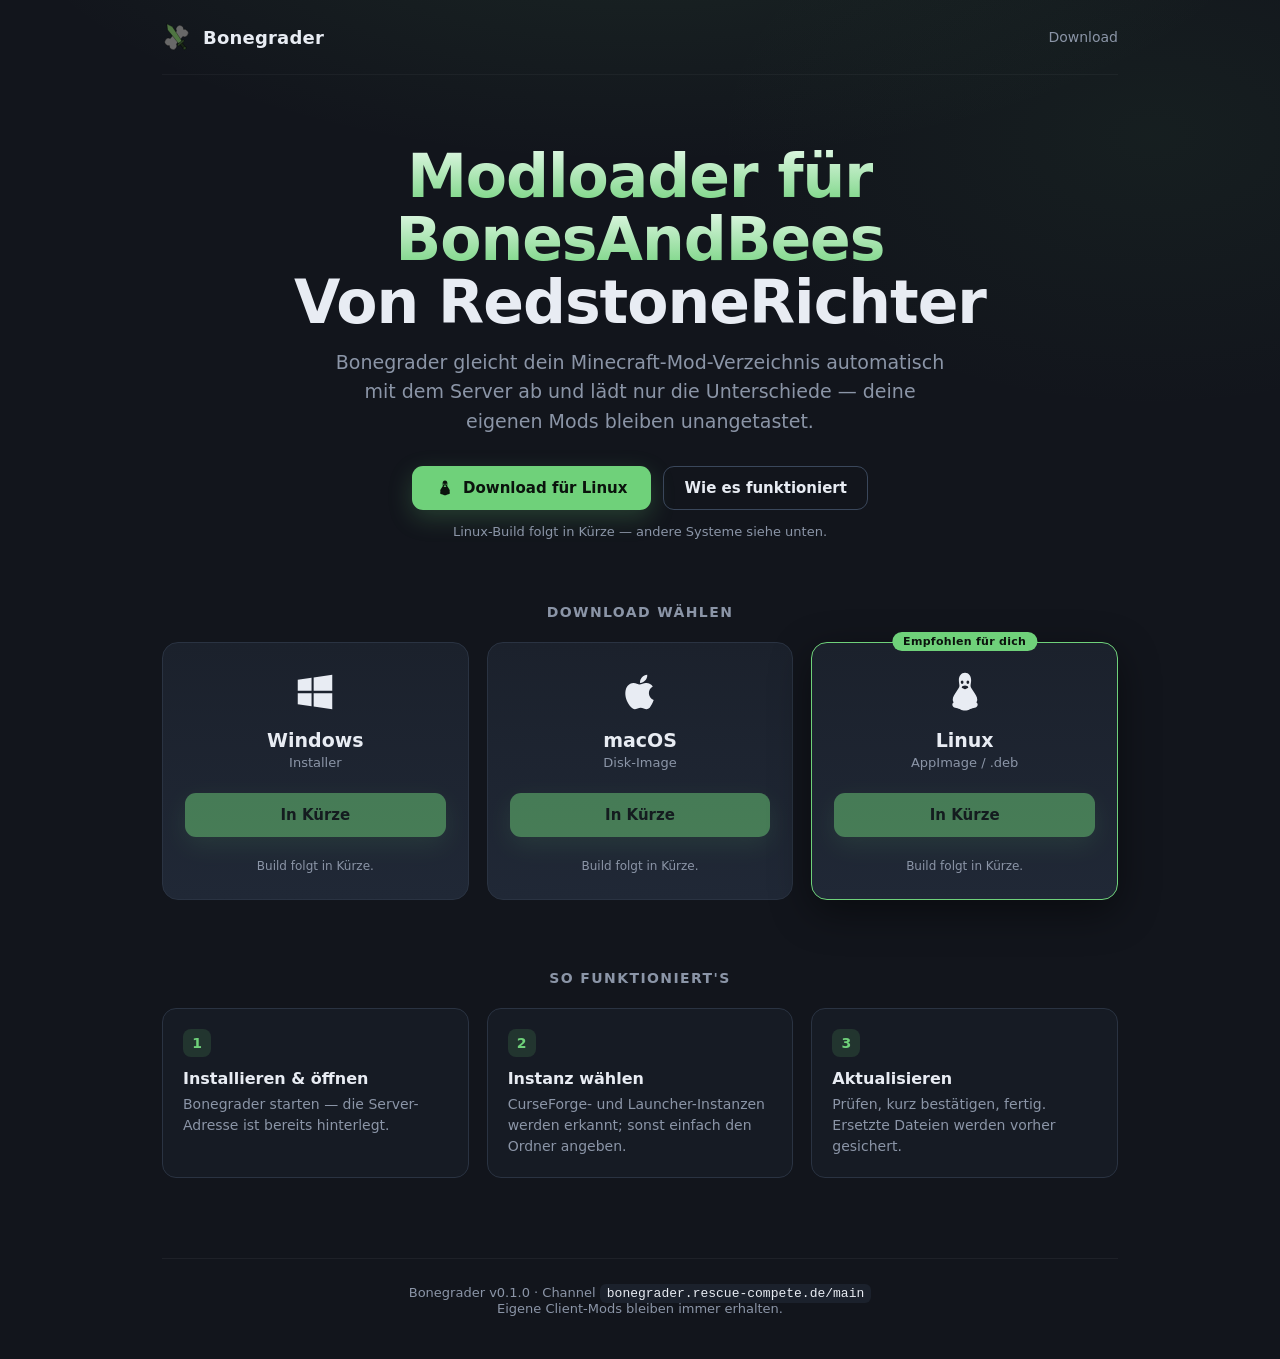
==== web/index.html @ 60b85b48 "First App Comit" ====
<!DOCTYPE html>
<html lang="de">
  <head>
    <meta charset="UTF-8" />
    <meta name="viewport" content="width=device-width, initial-scale=1.0" />
    <title>Bonegrader — Download</title>
    <meta name="description" content="Bonegrader hält dein Minecraft-Mod-Verzeichnis automatisch mit dem Server synchron. Download für Windows, macOS und Linux." />
    <link rel="icon" type="image/svg+xml" href="icon.svg" />
    <link rel="alternate icon" type="image/png" href="icon.png" />
    <style>
      :root {
        --bg: #12151c;
        --bg-2: #161b24;
        --card: #1b212c;
        --card-2: #202836;
        --border: #2a3342;
        --border-hi: #3a475b;
        --text: #e8ecf3;
        --muted: #8b95a7;
        --accent: #6fd17a;
        --accent-2: #57b863;
        --shadow: 0 12px 40px rgba(0, 0, 0, 0.45);
      }
      * { box-sizing: border-box; }
      html { scroll-behavior: smooth; }
      body {
        margin: 0;
        font-family: system-ui, -apple-system, "Segoe UI", Roboto, Helvetica, Arial, sans-serif;
        color: var(--text);
        background:
          radial-gradient(1100px 500px at 50% -10%, rgba(111, 209, 122, 0.10), transparent 60%),
          radial-gradient(800px 500px at 90% 10%, rgba(87, 184, 99, 0.06), transparent 55%),
          var(--bg);
        min-height: 100vh;
        -webkit-font-smoothing: antialiased;
      }
      .wrap { max-width: 1000px; margin: 0 auto; padding: 0 22px; }

      header {
        display: flex; align-items: center; justify-content: space-between;
        padding: 22px 0; border-bottom: 1px solid rgba(255, 255, 255, 0.04);
      }
      .brand { display: flex; align-items: center; gap: 11px; font-weight: 700; font-size: 18px; letter-spacing: 0.2px; }
      .brand .logo { width: 30px; height: 30px; }
      header a { color: var(--muted); text-decoration: none; font-size: 14px; }
      header a:hover { color: var(--text); }

      .hero { text-align: center; padding: 70px 0 36px; }
      .hero h1 { font-size: clamp(38px, 6vw, 60px); margin: 0 0 14px; letter-spacing: -1px; line-height: 1.05; }
      .hero h1 .grad {
        background: linear-gradient(180deg, #eafbee, var(--accent));
        -webkit-background-clip: text; background-clip: text; -webkit-text-fill-color: transparent;
      }
      .hero p { color: var(--muted); font-size: clamp(16px, 2.4vw, 19px); max-width: 620px; margin: 0 auto 30px; line-height: 1.55; }
      .hero-cta { display: flex; gap: 12px; justify-content: center; align-items: center; flex-wrap: wrap; }

      .btn {
        display: inline-flex; align-items: center; gap: 9px;
        padding: 13px 24px; border-radius: 11px; font-weight: 700; font-size: 15px;
        text-decoration: none; border: none; cursor: pointer; transition: transform 0.08s ease, background 0.15s ease, box-shadow 0.15s;
      }
      .btn-primary { background: var(--accent); color: #0b130d; box-shadow: 0 8px 24px rgba(111, 209, 122, 0.22); }
      .btn-primary:hover { background: var(--accent-2); transform: translateY(-1px); }
      .btn-ghost { background: transparent; color: var(--text); border: 1px solid var(--border-hi); padding: 12px 20px; }
      .btn-ghost:hover { background: var(--card); }
      .btn[aria-disabled="true"] { opacity: 0.5; pointer-events: none; }
      .hero-note { margin-top: 14px; color: var(--muted); font-size: 13px; min-height: 18px; }

      .downloads { padding: 26px 0 10px; }
      .section-title { text-align: center; font-size: 14px; text-transform: uppercase; letter-spacing: 1.4px; color: var(--muted); margin: 0 0 22px; }
      .grid { display: grid; grid-template-columns: repeat(3, 1fr); gap: 18px; }
      @media (max-width: 760px) { .grid { grid-template-columns: 1fr; } }

      .card {
        position: relative; background: linear-gradient(180deg, var(--card), var(--card-2));
        border: 1px solid var(--border); border-radius: 16px; padding: 26px 22px 24px;
        display: flex; flex-direction: column; align-items: center; text-align: center;
        transition: border-color 0.15s, transform 0.12s, box-shadow 0.15s;
      }
      .card:hover { border-color: var(--border-hi); transform: translateY(-2px); }
      .card.recommended { border-color: var(--accent); box-shadow: var(--shadow); }
      .card .badge {
        position: absolute; top: -11px; left: 50%; transform: translateX(-50%);
        background: var(--accent); color: #0b130d; font-size: 11px; font-weight: 800;
        padding: 3px 11px; border-radius: 999px; letter-spacing: 0.3px; white-space: nowrap;
        display: none;
      }
      .card.recommended .badge { display: block; }
      .card .os-icon { width: 46px; height: 46px; margin-bottom: 14px; color: var(--text); }
      .card h3 { margin: 0 0 4px; font-size: 19px; }
      .card .fmt { color: var(--muted); font-size: 13px; margin-bottom: 20px; min-height: 18px; }
      .card .dl { width: 100%; justify-content: center; }
      .card .alt { margin-top: 11px; font-size: 13px; }
      .card .alt a { color: var(--muted); text-decoration: none; border-bottom: 1px dashed var(--border-hi); }
      .card .alt a:hover { color: var(--text); }
      .card .soon { margin-top: 11px; font-size: 12px; color: var(--muted); min-height: 16px; }

      .steps { padding: 60px 0 20px; }
      .steps .grid3 { display: grid; grid-template-columns: repeat(3, 1fr); gap: 18px; }
      @media (max-width: 760px) { .steps .grid3 { grid-template-columns: 1fr; } }
      .step { background: var(--bg-2); border: 1px solid var(--border); border-radius: 14px; padding: 20px; }
      .step .n { width: 28px; height: 28px; border-radius: 8px; background: rgba(111, 209, 122, 0.14); color: var(--accent); font-weight: 800; display: flex; align-items: center; justify-content: center; font-size: 14px; margin-bottom: 12px; }
      .step h4 { margin: 0 0 6px; font-size: 16px; }
      .step p { margin: 0; color: var(--muted); font-size: 14px; line-height: 1.5; }

      footer { border-top: 1px solid rgba(255, 255, 255, 0.05); margin-top: 60px; padding: 26px 0 44px; color: var(--muted); font-size: 13px; text-align: center; }
      footer code { color: var(--text); background: var(--card); padding: 2px 7px; border-radius: 6px; }
    </style>
  </head>
  <body>
    <div class="wrap">
      <header>
        <div class="brand">
          <img class="logo" src="icon.svg" alt="" width="30" height="30" />
          Bonegrader
        </div>
        <a href="#downloads">Download</a>
      </header>

      <section class="hero">
        <h1><span class="grad">Modloader für BonesAndBees</span><br />Von RedstoneRichter</h1>
        <p>Bonegrader gleicht dein Minecraft-Mod-Verzeichnis automatisch mit dem Server ab und lädt nur die Unterschiede — deine eigenen Mods bleiben unangetastet.</p>
        <div class="hero-cta">
          <a id="heroBtn" class="btn btn-primary" href="#downloads">
            <span id="heroIcon" aria-hidden="true"></span>
            <span id="heroLabel">Download</span>
          </a>
          <a class="btn btn-ghost" href="#how">Wie es funktioniert</a>
        </div>
        <div id="heroNote" class="hero-note"></div>
      </section>

      <section id="downloads" class="downloads">
        <h2 class="section-title">Download wählen</h2>
        <div class="grid" id="cards"></div>
      </section>

      <section id="how" class="steps">
        <h2 class="section-title">So funktioniert's</h2>
        <div class="grid3">
          <div class="step"><div class="n">1</div><h4>Installieren &amp; öffnen</h4><p>Bonegrader starten — die Server-Adresse ist bereits hinterlegt.</p></div>
          <div class="step"><div class="n">2</div><h4>Instanz wählen</h4><p>CurseForge- und Launcher-Instanzen werden erkannt; sonst einfach den Ordner angeben.</p></div>
          <div class="step"><div class="n">3</div><h4>Aktualisieren</h4><p>Prüfen, kurz bestätigen, fertig. Ersetzte Dateien werden vorher gesichert.</p></div>
        </div>
      </section>

      <footer>
        Bonegrader <span id="ver"></span> · Channel <code>bonegrader.rescue-compete.de/main</code><br />
        Eigene Client-Mods bleiben immer erhalten.
      </footer>
    </div>

    <script>
      // ---- Version shown on the page (bump per release) ----
      const VERSION = "0.1.0";

      // OS icons (inline SVG, currentColor).
      const ICONS = {
        windows: '<svg viewBox="0 0 24 24" fill="currentColor"><path d="M3 5.6 10.2 4.6v6.8H3V5.6zM10.2 12.6v6.8L3 18.4v-5.8h7.2zM11.3 4.45 21 3v8.4h-9.7V4.45zM21 12.6V21l-9.7-1.45V12.6H21z"/></svg>',
        macos: '<svg viewBox="0 0 24 24" fill="currentColor"><path d="M17.05 20.28c-.98.95-2.05.8-3.08.35-1.09-.46-2.09-.48-3.24 0-1.44.62-2.2.44-3.06-.35C2.79 15.25 3.51 7.59 8.62 7.31c1.35.07 2.29.74 3.08.8 1.18-.24 2.31-.93 3.57-.84 1.51.12 2.65.72 3.4 1.8-3.12 1.87-2.38 5.98.48 7.13-.57 1.5-1.31 2.99-2.09 3.99l-.01.09zM12.03 7.25c-.15-2.23 1.66-4.07 3.74-4.25.29 2.58-2.34 4.5-3.74 4.25z"/></svg>',
        linux: '<svg viewBox="0 0 24 24" fill="currentColor"><path d="M12 2c-2 0-3.2 1.7-3.2 3.9 0 1.2.3 2 .3 2.9 0 .8-.6 1.5-1.3 2.6C6.6 13.2 5.6 14.7 5.6 16c0 .6.2 1 .5 1.4-.4.3-.7.7-.7 1.3 0 1.3 1.6 1.7 3.3 2 .8.1 1.2.6 2 .8.4.1.9.2 1.3.2s.9-.1 1.3-.2c.8-.2 1.2-.7 2-.8 1.7-.3 3.3-.7 3.3-2 0-.6-.3-1-.7-1.3.3-.4.5-.8.5-1.4 0-1.3-1-2.8-2.2-4.6-.7-1.1-1.3-1.8-1.3-2.6 0-.9.3-1.7.3-2.9C15.2 3.7 14 2 12 2zm-1.5 4c.4 0 .7.4.7.9s-.3.9-.7.9-.7-.4-.7-.9.3-.9.7-.9zm3 0c.4 0 .7.4.7.9s-.3.9-.7.9-.7-.4-.7-.9.3-.9.7-.9zm-1.5 2.6c.7 0 1.7.4 1.7.9 0 .3-.4.5-.8.7-.3.2-.7.4-.9.4s-.6-.2-.9-.4c-.4-.2-.8-.4-.8-.7 0-.5 1-.9 1.7-.9z"/></svg>',
      };

      // Download targets — stable filenames under /download/ (version-agnostic),
      // in preference order; the first file that exists becomes the main button,
      // any others become secondary links.
      const OSES = [
        { id: "windows", name: "Windows", fmt: "Installer", files: [
          { file: "download/bonegrader-windows-setup.exe", label: ".exe" },
          { file: "download/bonegrader-windows.msi", label: ".msi" },
        ] },
        { id: "macos", name: "macOS", fmt: "Disk-Image", files: [
          { file: "download/bonegrader-macos.dmg", label: ".dmg" },
        ] },
        { id: "linux", name: "Linux", fmt: "AppImage / .deb", files: [
          { file: "download/bonegrader-linux.AppImage", label: ".AppImage" },
          { file: "download/bonegrader-linux.deb", label: ".deb" },
        ] },
      ];

      function detectOS() {
        const p = (navigator.userAgentData?.platform || navigator.platform || "").toLowerCase();
        const ua = navigator.userAgent.toLowerCase();
        if (p.includes("win") || ua.includes("windows")) return "windows";
        if (p.includes("mac") || ua.includes("mac os") || ua.includes("macintosh")) return "macos";
        if (p.includes("linux") || ua.includes("linux") || ua.includes("x11")) return "linux";
        return null;
      }

      async function exists(url) {
        try {
          const r = await fetch(url, { method: "HEAD", cache: "no-store" });
          return r.ok;
        } catch { return false; }
      }

      // Returns the OS's files that actually exist, in preference order.
      async function available(os) {
        const checks = await Promise.all(os.files.map((f) => exists(f.file).then((ok) => (ok ? f : null))));
        return checks.filter(Boolean);
      }

      const detected = detectOS();
      document.getElementById("ver").textContent = "v" + VERSION;

      const cards = document.getElementById("cards");
      OSES.forEach((os) => {
        const card = document.createElement("div");
        card.className = "card" + (os.id === detected ? " recommended" : "");
        card.innerHTML =
          '<span class="badge">Empfohlen für dich</span>' +
          '<div class="os-icon">' + ICONS[os.id] + "</div>" +
          "<h3>" + os.name + "</h3>" +
          '<div class="fmt">' + os.fmt + "</div>" +
          '<a class="btn btn-primary dl" aria-disabled="true" href="#">Download</a>' +
          '<div class="alt"></div>' +
          '<div class="soon"></div>';
        cards.appendChild(card);

        const btn = card.querySelector(".dl");
        const altBox = card.querySelector(".alt");
        const soon = card.querySelector(".soon");

        available(os).then((have) => {
          if (!have.length) {
            btn.textContent = "In Kürze";
            soon.textContent = "Build folgt in Kürze.";
            return;
          }
          const primary = have[0];
          btn.setAttribute("href", primary.file);
          btn.setAttribute("download", "");
          btn.removeAttribute("aria-disabled");
          btn.textContent = "Download " + primary.label;
          have.slice(1).forEach((f) => {
            const line = document.createElement("div");
            const a = document.createElement("a");
            a.href = f.file; a.setAttribute("download", ""); a.textContent = "auch als " + f.label;
            line.appendChild(a);
            altBox.appendChild(line);
          });
        });
      });

      // Hero recommended button.
      const heroBtn = document.getElementById("heroBtn");
      const heroLabel = document.getElementById("heroLabel");
      const heroIcon = document.getElementById("heroIcon");
      const heroNote = document.getElementById("heroNote");
      const rec = OSES.find((o) => o.id === detected);
      if (rec) {
        heroIcon.innerHTML = ICONS[rec.id];
        heroIcon.style.cssText = "width:18px;height:18px;display:inline-flex";
        heroLabel.textContent = "Download für " + rec.name;
        available(rec).then((have) => {
          if (have.length) { heroBtn.setAttribute("href", have[0].file); heroBtn.setAttribute("download", ""); }
          else { heroBtn.setAttribute("href", "#downloads"); heroNote.textContent = rec.name + "-Build folgt in Kürze — andere Systeme siehe unten."; }
        });
      } else {
        heroLabel.textContent = "Zu den Downloads";
      }
    </script>
  </body>
</html>
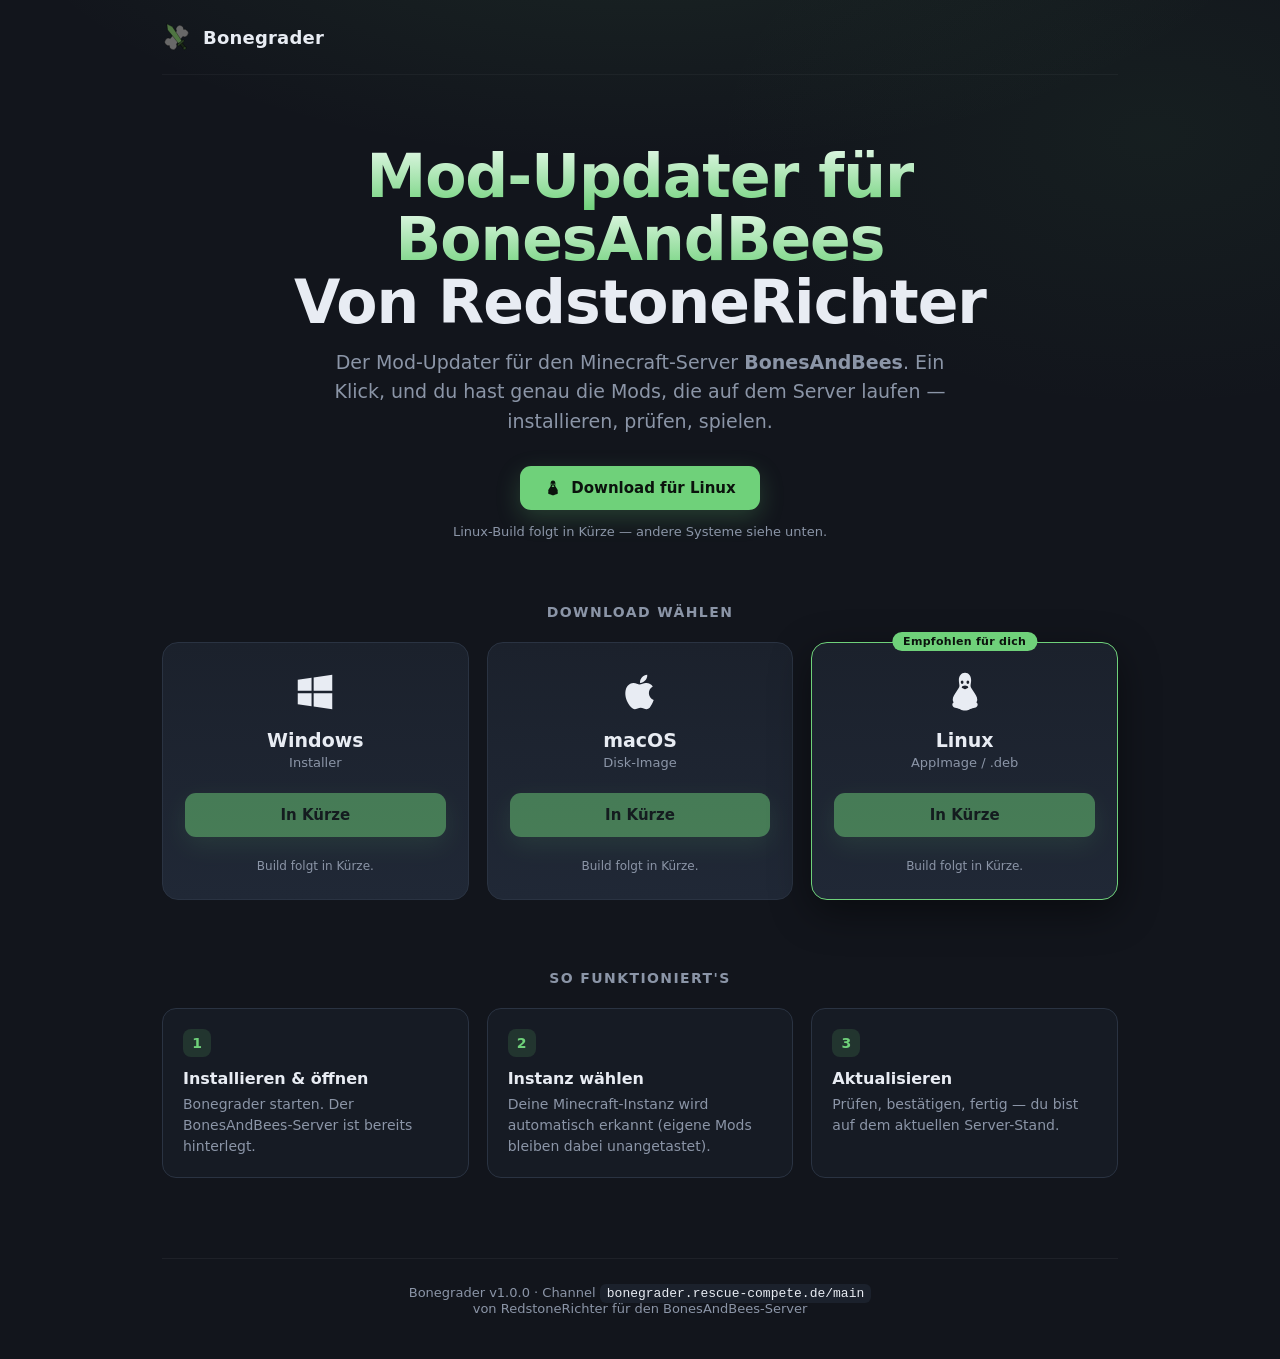
==== commit 09ea52d0: "new release" ====
--- a/web/index.html
+++ b/web/index.html
@@ -4,7 +4,7 @@
     <meta charset="UTF-8" />
     <meta name="viewport" content="width=device-width, initial-scale=1.0" />
     <title>Bonegrader — Download</title>
-    <meta name="description" content="Bonegrader hält dein Minecraft-Mod-Verzeichnis automatisch mit dem Server synchron. Download für Windows, macOS und Linux." />
+    <meta name="description" content="Der Mod-Updater für den Minecraft-Server BonesAndBees — Download für Windows, macOS und Linux." />
     <link rel="icon" type="image/svg+xml" href="icon.svg" />
     <link rel="alternate icon" type="image/png" href="icon.png" />
     <style>
@@ -114,18 +114,16 @@
           <img class="logo" src="icon.svg" alt="" width="30" height="30" />
           Bonegrader
         </div>
-        <a href="#downloads">Download</a>
       </header>
 
       <section class="hero">
-        <h1><span class="grad">Modloader für BonesAndBees</span><br />Von RedstoneRichter</h1>
-        <p>Bonegrader gleicht dein Minecraft-Mod-Verzeichnis automatisch mit dem Server ab und lädt nur die Unterschiede — deine eigenen Mods bleiben unangetastet.</p>
+        <h1><span class="grad">Mod-Updater für BonesAndBees</span><br />Von RedstoneRichter</h1>
+        <p>Der Mod-Updater für den Minecraft-Server <b>BonesAndBees</b>. Ein Klick, und du hast genau die Mods, die auf dem Server laufen — installieren, prüfen, spielen.</p>
         <div class="hero-cta">
           <a id="heroBtn" class="btn btn-primary" href="#downloads">
             <span id="heroIcon" aria-hidden="true"></span>
             <span id="heroLabel">Download</span>
           </a>
-          <a class="btn btn-ghost" href="#how">Wie es funktioniert</a>
         </div>
         <div id="heroNote" class="hero-note"></div>
       </section>
@@ -138,21 +136,21 @@
       <section id="how" class="steps">
         <h2 class="section-title">So funktioniert's</h2>
         <div class="grid3">
-          <div class="step"><div class="n">1</div><h4>Installieren &amp; öffnen</h4><p>Bonegrader starten — die Server-Adresse ist bereits hinterlegt.</p></div>
-          <div class="step"><div class="n">2</div><h4>Instanz wählen</h4><p>CurseForge- und Launcher-Instanzen werden erkannt; sonst einfach den Ordner angeben.</p></div>
-          <div class="step"><div class="n">3</div><h4>Aktualisieren</h4><p>Prüfen, kurz bestätigen, fertig. Ersetzte Dateien werden vorher gesichert.</p></div>
+          <div class="step"><div class="n">1</div><h4>Installieren &amp; öffnen</h4><p>Bonegrader starten. Der BonesAndBees-Server ist bereits hinterlegt.</p></div>
+          <div class="step"><div class="n">2</div><h4>Instanz wählen</h4><p>Deine Minecraft-Instanz wird automatisch erkannt (eigene Mods bleiben dabei unangetastet).</p></div>
+          <div class="step"><div class="n">3</div><h4>Aktualisieren</h4><p>Prüfen, bestätigen, fertig — du bist auf dem aktuellen Server-Stand.</p></div>
         </div>
       </section>
 
       <footer>
         Bonegrader <span id="ver"></span> · Channel <code>bonegrader.rescue-compete.de/main</code><br />
-        Eigene Client-Mods bleiben immer erhalten.
+        von RedstoneRichter für den BonesAndBees-Server
       </footer>
     </div>
 
     <script>
       // ---- Version shown on the page (bump per release) ----
-      const VERSION = "0.1.0";
+      const VERSION = "1.0.0";
 
       // OS icons (inline SVG, currentColor).
       const ICONS = {
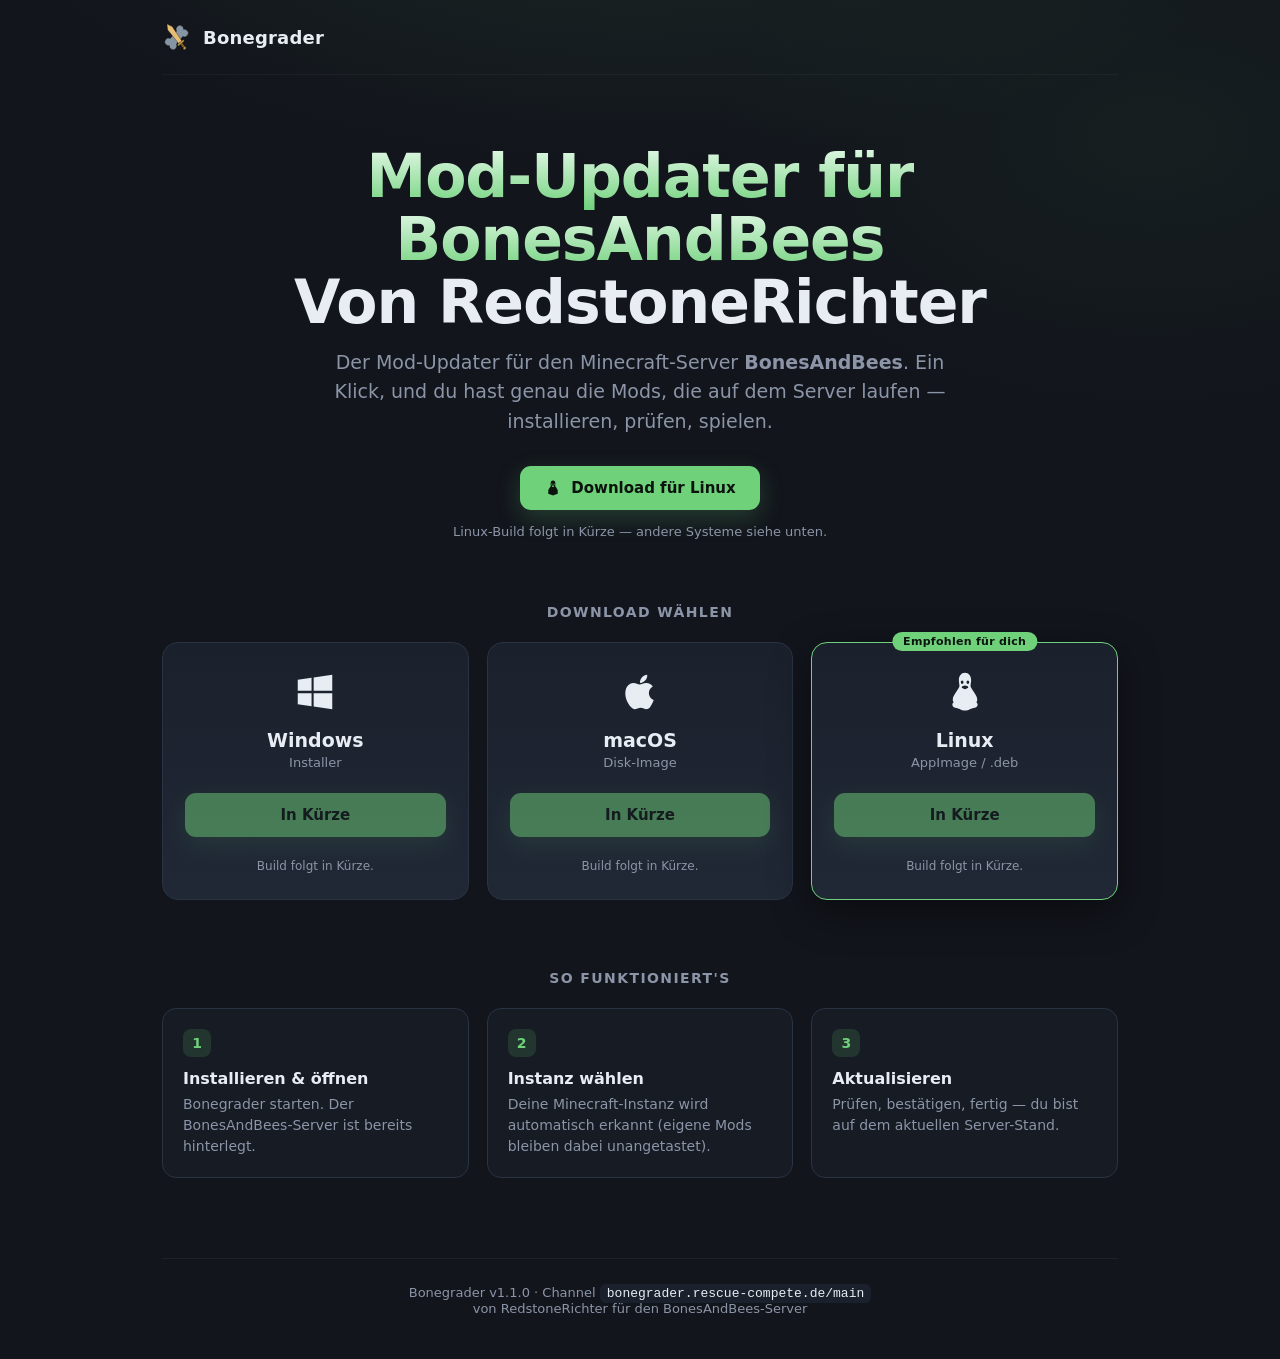
==== commit 93a97de4: "Bump version to 1.1.0 App and admin Tauri configs, the workspace crate version (+ Cargo.lock), and t" ====
--- a/web/index.html
+++ b/web/index.html
@@ -150,7 +150,7 @@
 
     <script>
       // ---- Version shown on the page (bump per release) ----
-      const VERSION = "1.0.0";
+      const VERSION = "1.1.0";
 
       // OS icons (inline SVG, currentColor).
       const ICONS = {
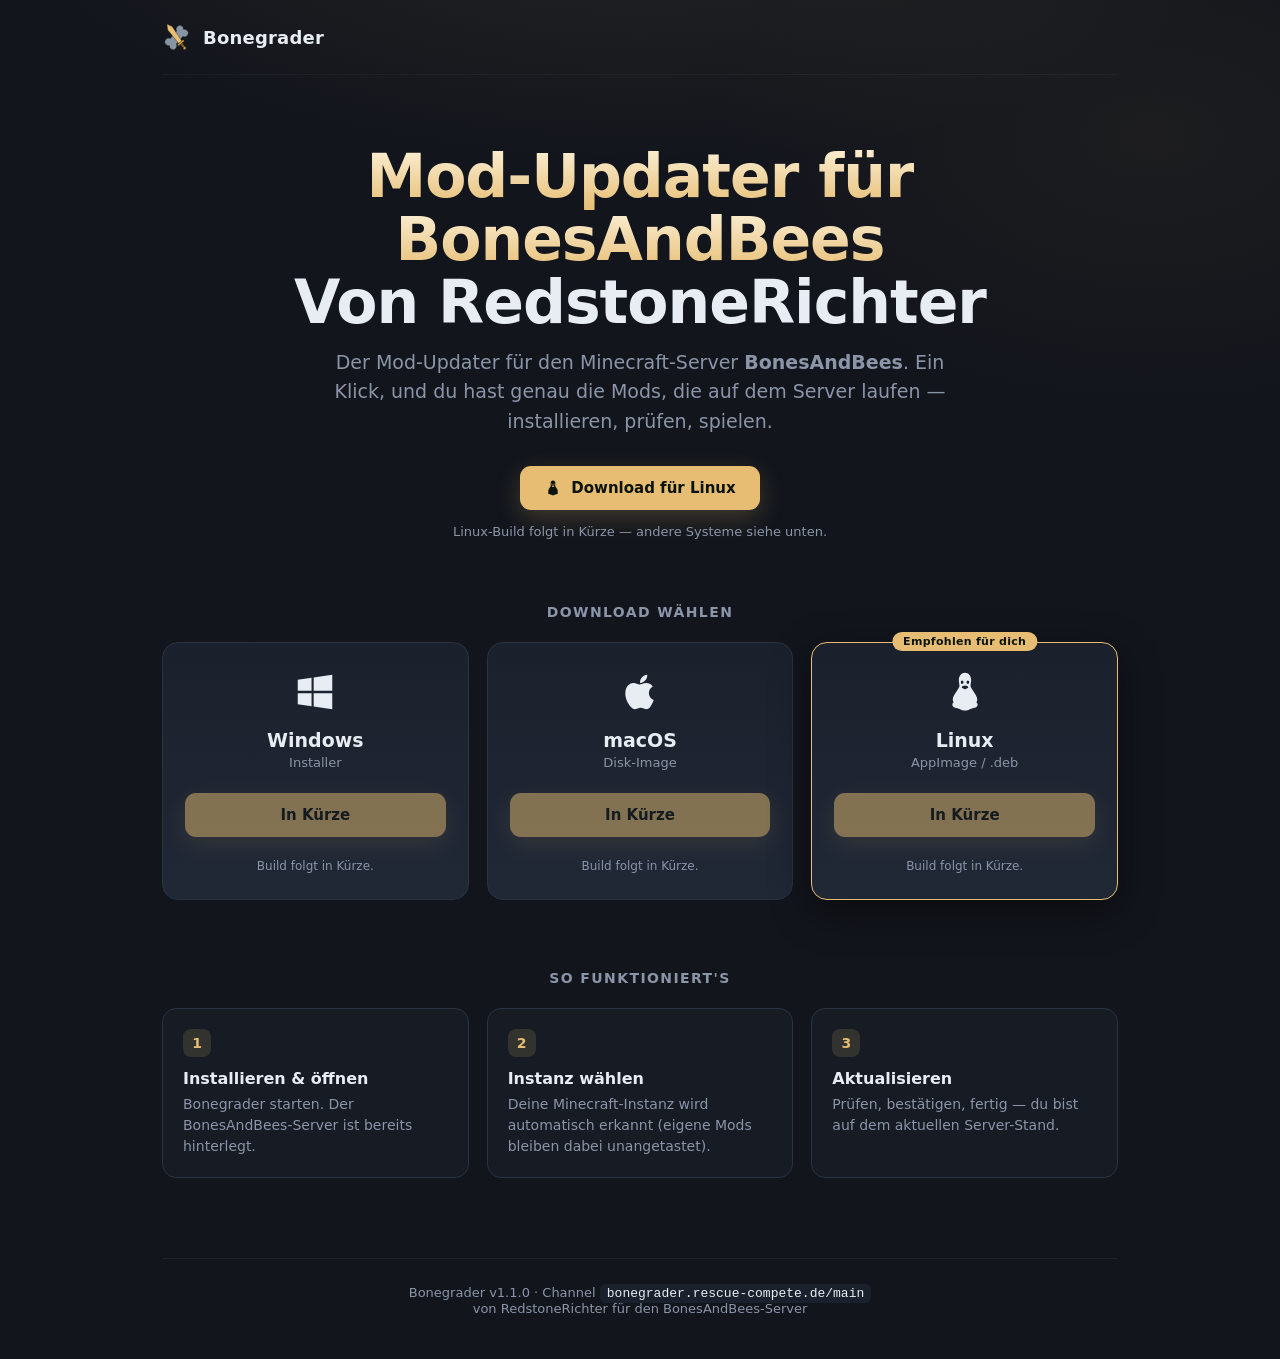
==== commit 5ac75151: "Recolor website accent from green to the logo's gold Co-Authored-By: Claude Opus 4.8 <noreply@anthro" ====
--- a/web/index.html
+++ b/web/index.html
@@ -17,8 +17,8 @@
         --border-hi: #3a475b;
         --text: #e8ecf3;
         --muted: #8b95a7;
-        --accent: #6fd17a;
-        --accent-2: #57b863;
+        --accent: #e6bd72;
+        --accent-2: #c99c4c;
         --shadow: 0 12px 40px rgba(0, 0, 0, 0.45);
       }
       * { box-sizing: border-box; }
@@ -28,8 +28,8 @@
         font-family: system-ui, -apple-system, "Segoe UI", Roboto, Helvetica, Arial, sans-serif;
         color: var(--text);
         background:
-          radial-gradient(1100px 500px at 50% -10%, rgba(111, 209, 122, 0.10), transparent 60%),
-          radial-gradient(800px 500px at 90% 10%, rgba(87, 184, 99, 0.06), transparent 55%),
+          radial-gradient(1100px 500px at 50% -10%, rgba(230, 189, 114, 0.10), transparent 60%),
+          radial-gradient(800px 500px at 90% 10%, rgba(201, 156, 76, 0.06), transparent 55%),
           var(--bg);
         min-height: 100vh;
         -webkit-font-smoothing: antialiased;
@@ -48,7 +48,7 @@
       .hero { text-align: center; padding: 70px 0 36px; }
       .hero h1 { font-size: clamp(38px, 6vw, 60px); margin: 0 0 14px; letter-spacing: -1px; line-height: 1.05; }
       .hero h1 .grad {
-        background: linear-gradient(180deg, #eafbee, var(--accent));
+        background: linear-gradient(180deg, #fdf3dd, var(--accent));
         -webkit-background-clip: text; background-clip: text; -webkit-text-fill-color: transparent;
       }
       .hero p { color: var(--muted); font-size: clamp(16px, 2.4vw, 19px); max-width: 620px; margin: 0 auto 30px; line-height: 1.55; }
@@ -59,7 +59,7 @@
         padding: 13px 24px; border-radius: 11px; font-weight: 700; font-size: 15px;
         text-decoration: none; border: none; cursor: pointer; transition: transform 0.08s ease, background 0.15s ease, box-shadow 0.15s;
       }
-      .btn-primary { background: var(--accent); color: #0b130d; box-shadow: 0 8px 24px rgba(111, 209, 122, 0.22); }
+      .btn-primary { background: var(--accent); color: #0b130d; box-shadow: 0 8px 24px rgba(230, 189, 114, 0.22); }
       .btn-primary:hover { background: var(--accent-2); transform: translateY(-1px); }
       .btn-ghost { background: transparent; color: var(--text); border: 1px solid var(--border-hi); padding: 12px 20px; }
       .btn-ghost:hover { background: var(--card); }
@@ -99,7 +99,7 @@
       .steps .grid3 { display: grid; grid-template-columns: repeat(3, 1fr); gap: 18px; }
       @media (max-width: 760px) { .steps .grid3 { grid-template-columns: 1fr; } }
       .step { background: var(--bg-2); border: 1px solid var(--border); border-radius: 14px; padding: 20px; }
-      .step .n { width: 28px; height: 28px; border-radius: 8px; background: rgba(111, 209, 122, 0.14); color: var(--accent); font-weight: 800; display: flex; align-items: center; justify-content: center; font-size: 14px; margin-bottom: 12px; }
+      .step .n { width: 28px; height: 28px; border-radius: 8px; background: rgba(230, 189, 114, 0.14); color: var(--accent); font-weight: 800; display: flex; align-items: center; justify-content: center; font-size: 14px; margin-bottom: 12px; }
       .step h4 { margin: 0 0 6px; font-size: 16px; }
       .step p { margin: 0; color: var(--muted); font-size: 14px; line-height: 1.5; }
 
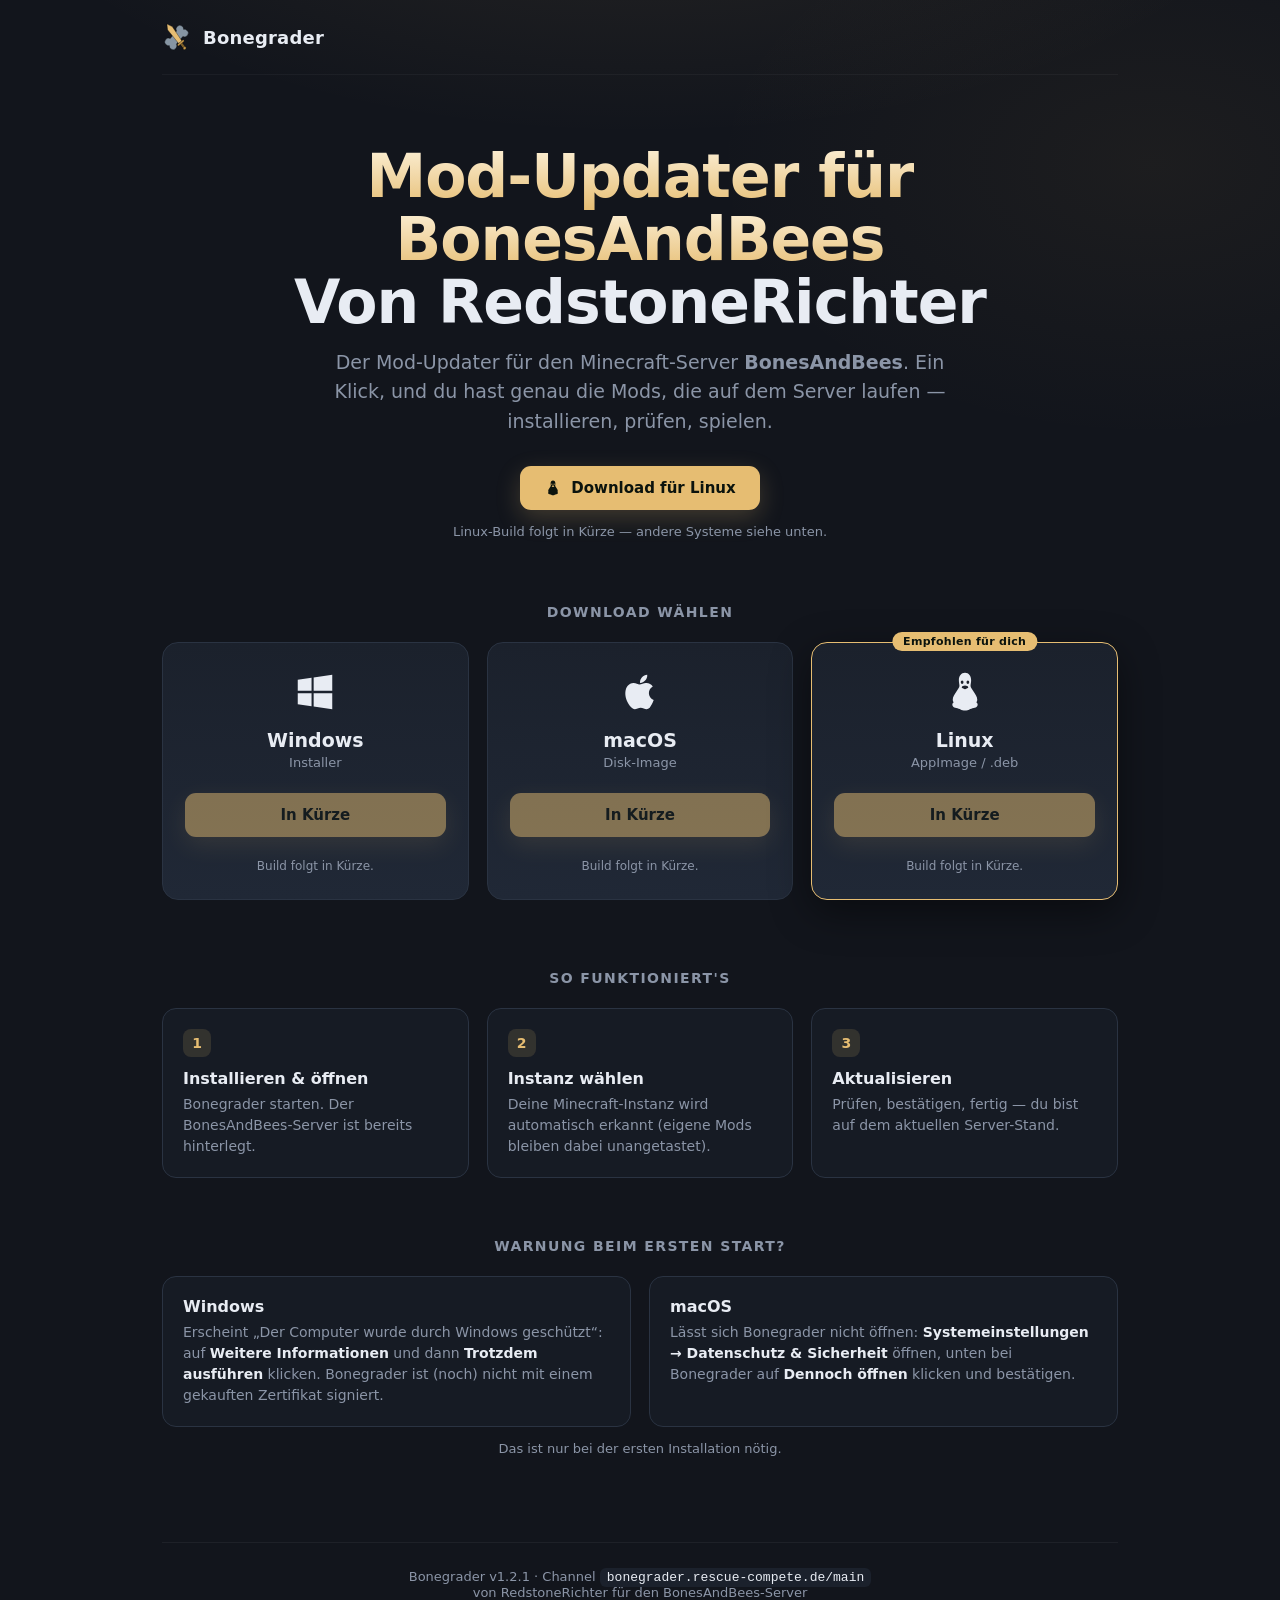
==== commit e4c3aab5: "Self-updates, macOS ad-hoc signing, release checks; version 1.2.1 - The player app updates itself (t" ====
--- a/web/index.html
+++ b/web/index.html
@@ -102,6 +102,10 @@
       .step .n { width: 28px; height: 28px; border-radius: 8px; background: rgba(230, 189, 114, 0.14); color: var(--accent); font-weight: 800; display: flex; align-items: center; justify-content: center; font-size: 14px; margin-bottom: 12px; }
       .step h4 { margin: 0 0 6px; font-size: 16px; }
       .step p { margin: 0; color: var(--muted); font-size: 14px; line-height: 1.5; }
+      .firststart { padding: 40px 0 10px; }
+      .firststart .grid2 { display: grid; grid-template-columns: repeat(2, 1fr); gap: 18px; }
+      @media (max-width: 760px) { .firststart .grid2 { grid-template-columns: 1fr; } }
+      .firststart b { color: var(--text, inherit); }
 
       footer { border-top: 1px solid rgba(255, 255, 255, 0.05); margin-top: 60px; padding: 26px 0 44px; color: var(--muted); font-size: 13px; text-align: center; }
       footer code { color: var(--text); background: var(--card); padding: 2px 7px; border-radius: 6px; }
@@ -142,6 +146,15 @@
         </div>
       </section>
 
+      <section id="firststart" class="steps firststart">
+        <h2 class="section-title">Warnung beim ersten Start?</h2>
+        <div class="grid2">
+          <div class="step"><h4>Windows</h4><p>Erscheint „Der Computer wurde durch Windows geschützt“: auf <b>Weitere Informationen</b> und dann <b>Trotzdem ausführen</b> klicken. Bonegrader ist (noch) nicht mit einem gekauften Zertifikat signiert.</p></div>
+          <div class="step"><h4>macOS</h4><p>Lässt sich Bonegrader nicht öffnen: <b>Systemeinstellungen → Datenschutz &amp; Sicherheit</b> öffnen, unten bei Bonegrader auf <b>Dennoch öffnen</b> klicken und bestätigen.</p></div>
+        </div>
+        <p class="hero-note" style="text-align:center;margin-top:14px">Das ist nur bei der ersten Installation nötig.</p>
+      </section>
+
       <footer>
         Bonegrader <span id="ver"></span> · Channel <code>bonegrader.rescue-compete.de/main</code><br />
         von RedstoneRichter für den BonesAndBees-Server
@@ -150,7 +163,7 @@
 
     <script>
       // ---- Version shown on the page (bump per release) ----
-      const VERSION = "1.1.0";
+      const VERSION = "1.2.1";
 
       // OS icons (inline SVG, currentColor).
       const ICONS = {
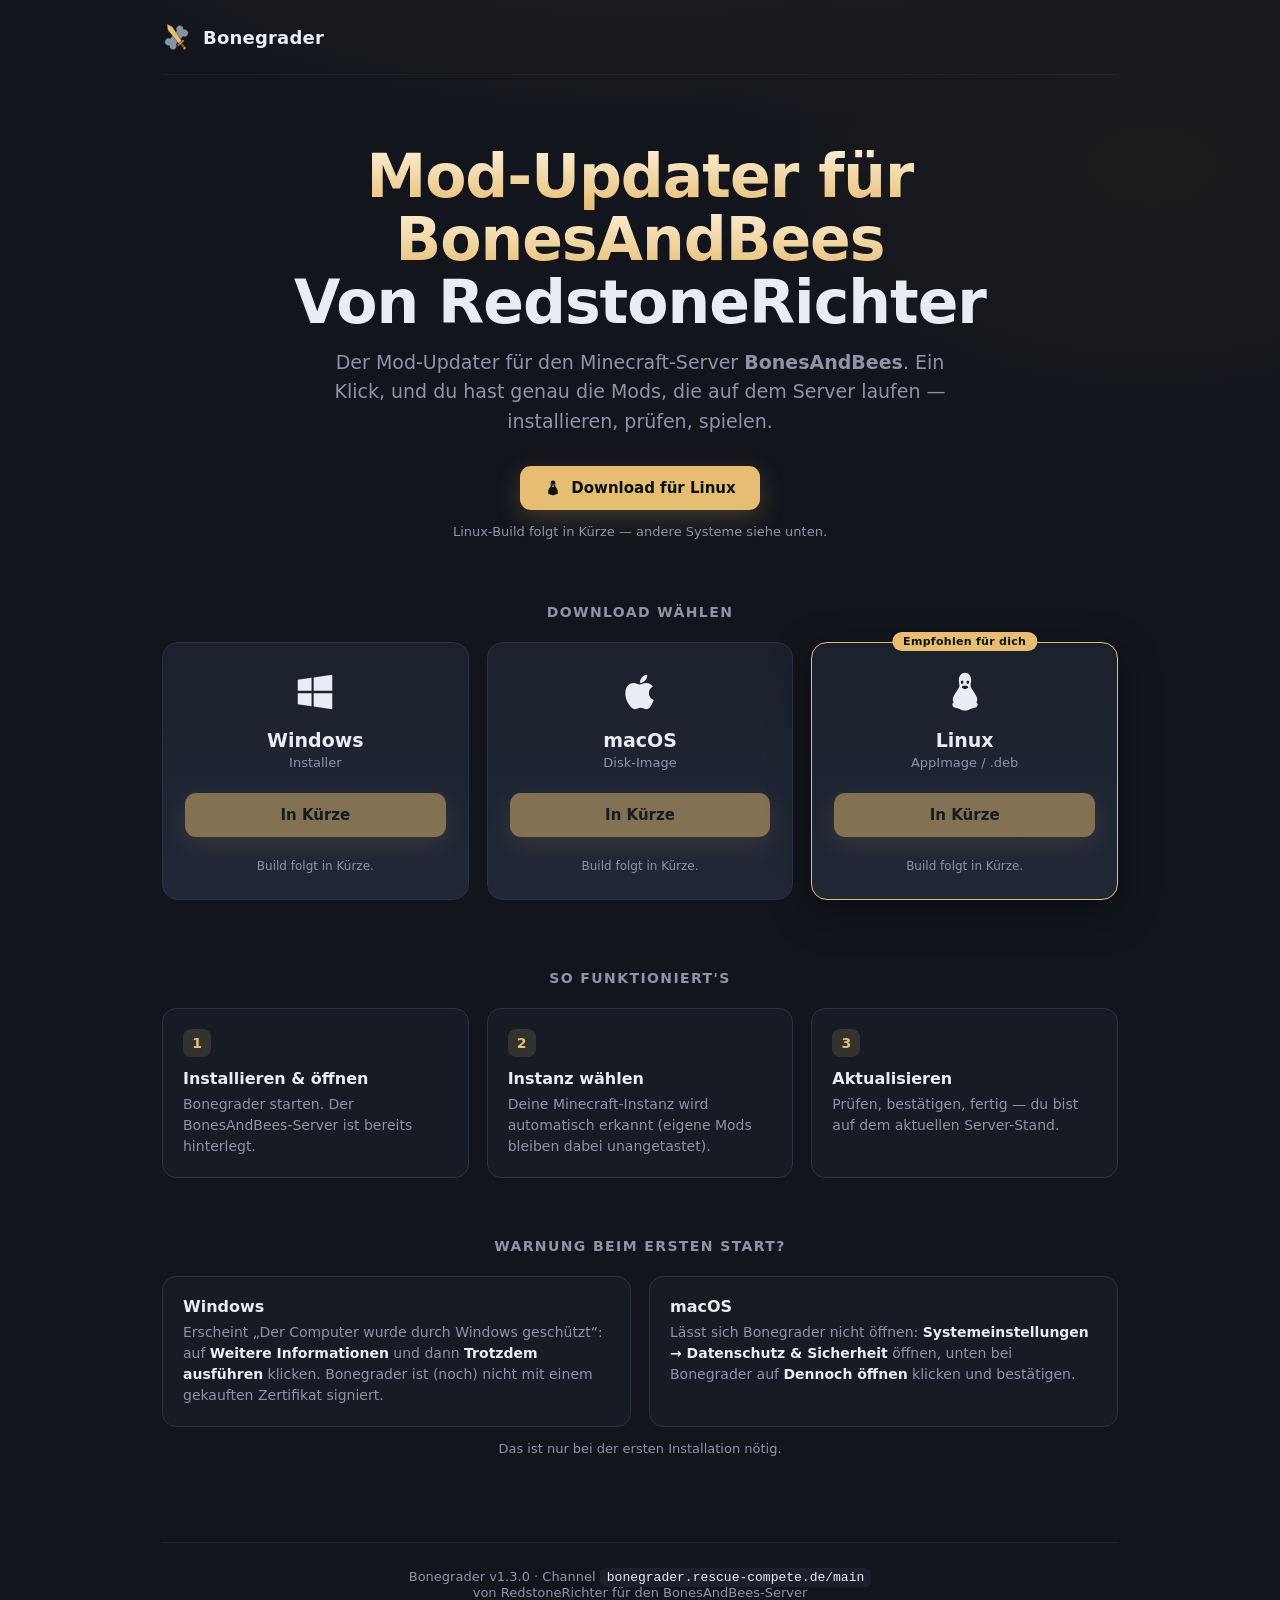
==== commit 4329c281: "Release of 1.3.0" ====
--- a/web/index.html
+++ b/web/index.html
@@ -163,7 +163,7 @@
 
     <script>
       // ---- Version shown on the page (bump per release) ----
-      const VERSION = "1.2.1";
+      const VERSION = "1.3.0";
 
       // OS icons (inline SVG, currentColor).
       const ICONS = {
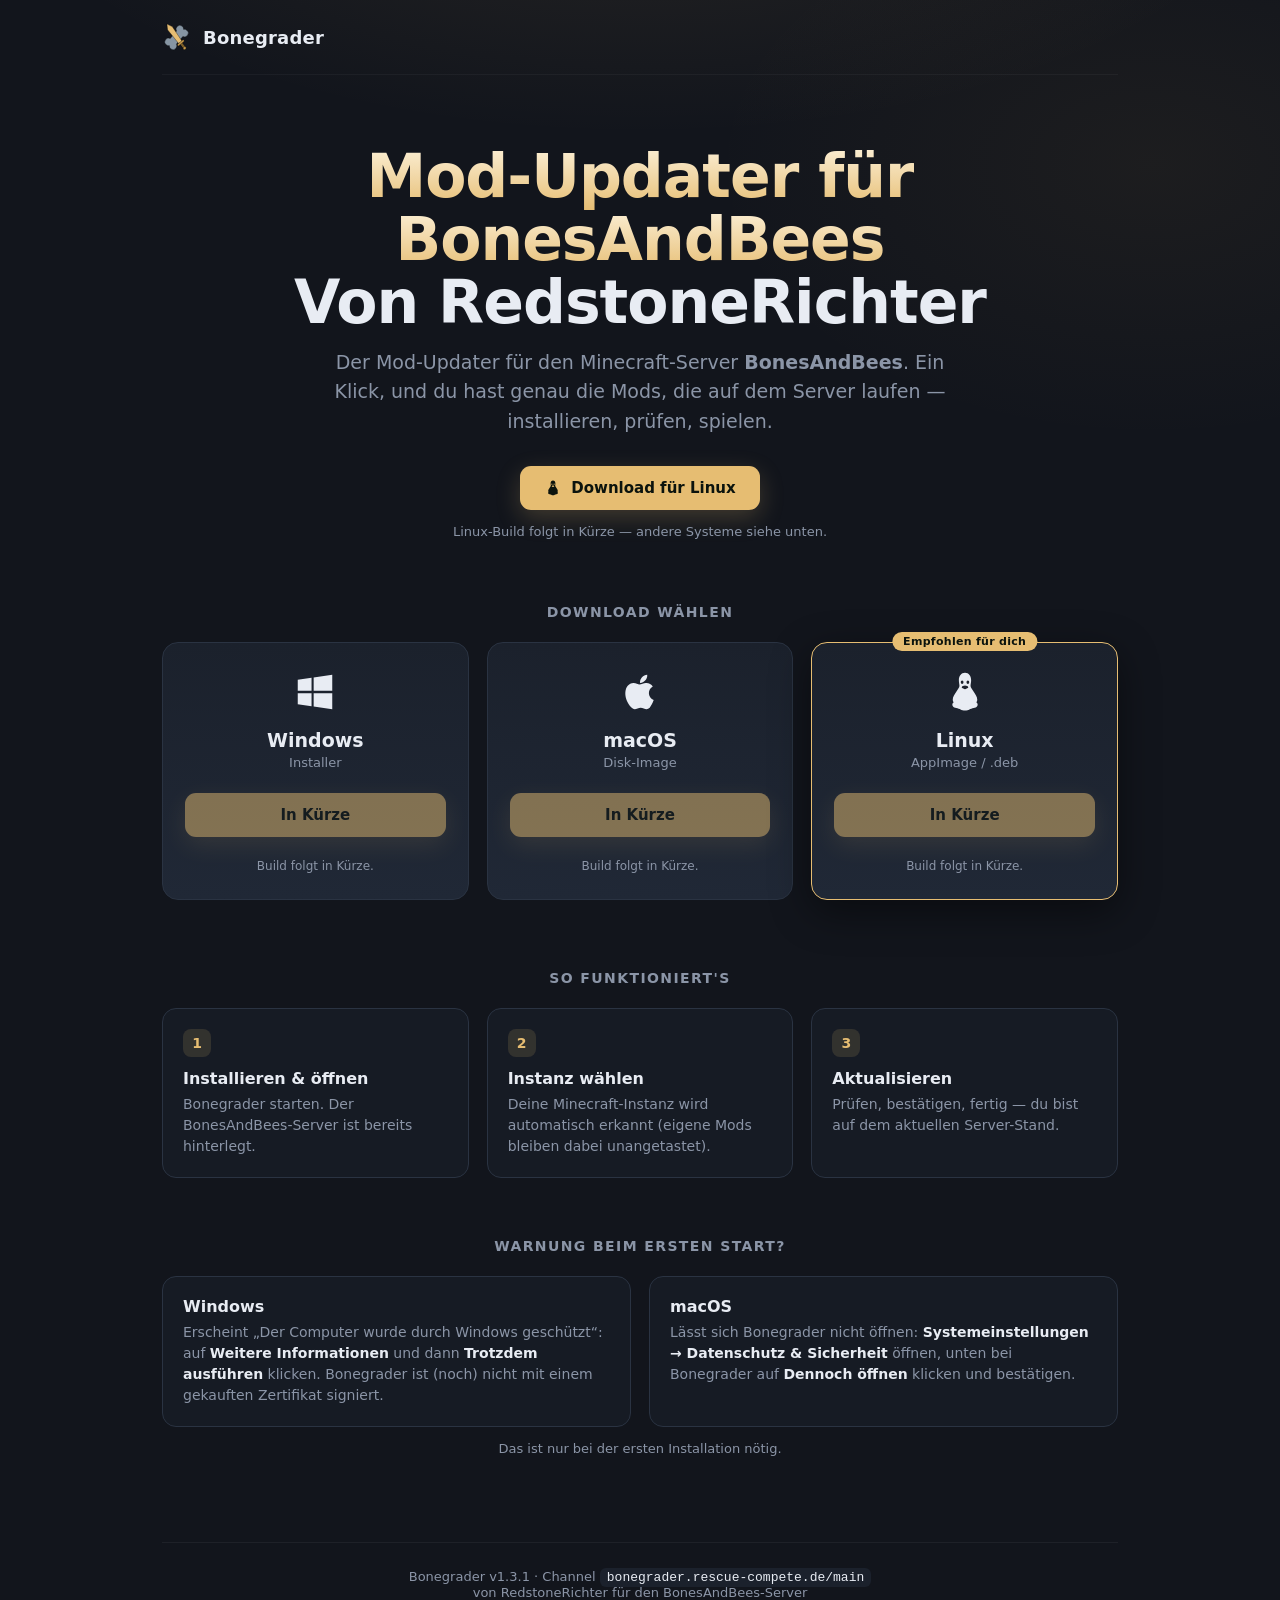
==== commit 07dd9257: "Added Forge Update for some platforms" ====
--- a/web/index.html
+++ b/web/index.html
@@ -163,7 +163,7 @@
 
     <script>
       // ---- Version shown on the page (bump per release) ----
-      const VERSION = "1.3.0";
+      const VERSION = "1.3.1";
 
       // OS icons (inline SVG, currentColor).
       const ICONS = {
